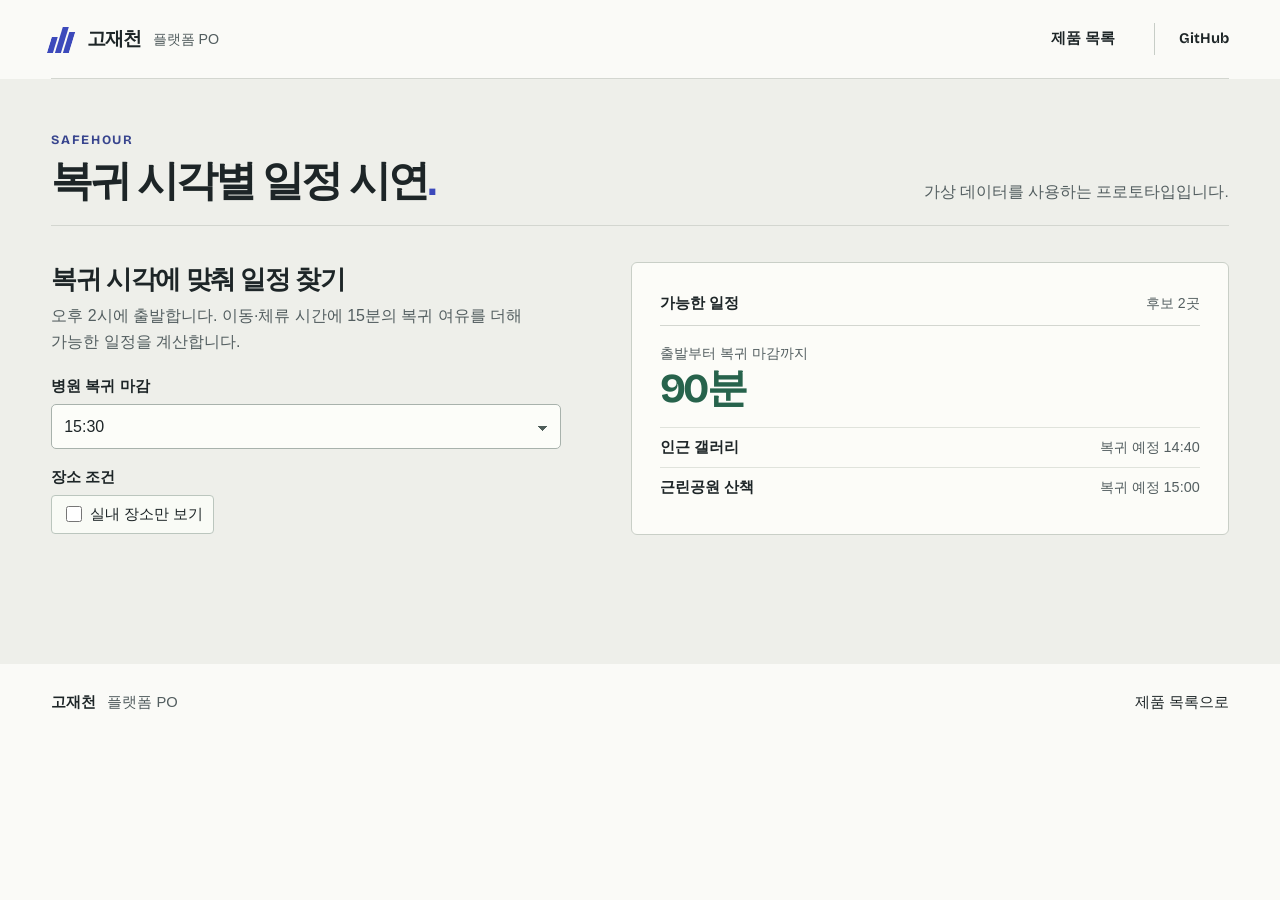
==== docs/demos/safehour.html @ 334db0d6 "GitHub 프로필에 제품 포트폴리오와 개별 시연 링크 추가" ====
<!DOCTYPE html>
<html lang="ko">
  <head>
    <meta charset="utf-8">
    <meta name="viewport" content="width=device-width, initial-scale=1">
    <meta name="description" content="SafeHour의 복귀 시각별 일정 기능을 가상 데이터로 시연합니다.">
    <title>
      SafeHour 시연 · 고재천 프로덕트 포트폴리오
    </title>
    <link rel="stylesheet" href="../assets/style.css">
  </head>
  <body class="demo-page">
    <a class="skip" href="#demo">시연으로 건너뛰기</a>
    <header class="mast wrap">
      <a class="identity" href="../" aria-label="고재천 포트폴리오"><span class="monogram" aria-hidden="true"><i></i><i></i><i></i></span><b>고재천</b><span class="identity-role">플랫폼 PO</span></a>
      <nav aria-label="주 메뉴">
        <a href="../">제품 목록</a><a class="github" href="https://github.com/kojaecheon">GitHub</a>
      </nav>
    </header>
    <main id="demo" class="studio">
      <div class="wrap">
        <header class="studio-heading">
          <div>
            <p class="kicker" lang="en">
              SafeHour
            </p>
            <h1>
              복귀 시각별 일정 시연<span>.</span>
            </h1>
          </div>
          <p>
            가상 데이터를 사용하는 프로토타입입니다.
          </p>
        </header>
        <section class="demo-panel" aria-label="복귀 시각별 일정 조작 및 결과">
          <div class="controls">
            <h2>
              복귀 시각에 맞춰 일정 찾기
            </h2>
            <p>
              오후 2시에 출발합니다. 이동·체류 시간에 15분의 복귀 여유를 더해 가능한 일정을 계산합니다.
            </p><label for="deadline">병원 복귀 마감</label><select id="deadline">
              <option value="870">
                14:30
              </option>
              <option value="900">
                15:00
              </option>
              <option value="930" selected>
                15:30
              </option>
              <option value="960">
                16:00
              </option>
            </select>
            <fieldset>
              <legend>장소 조건</legend>
              <div class="checks">
                <label><input id="indoors" type="checkbox">실내 장소만 보기</label>
              </div>
            </fieldset>
          </div>
          <div class="result safe-result" aria-live="polite" aria-atomic="true">
            <div class="result-head">
              <b>가능한 일정</b><span id="safe-count"></span>
            </div>
            <div class="value">
              <span>출발부터 복귀 마감까지</span><strong id="safe-budget"></strong>
            </div>
            <div id="routes" class="result-list"></div>
          </div>
        </section>
      </div>
    </main>
    <footer class="foot wrap">
      <b>고재천 <span>플랫폼 PO</span></b><a href="../">제품 목록으로</a>
    </footer>
    <script src="../assets/demo-common.js"></script> 
    <script src="../assets/safehour.js"></script>
  </body>
</html>
---- docs/assets/style.css ----
@font-face {
  font-family: Bricolage;
  src: url("bricolage.ttf") format("truetype");
  font-weight: 400 800;
  font-display: swap;
}
:root {
  color-scheme: light;
  --paper: #fafaf7;
  --ink: #1d2527;
  --muted: #535e60;
  --line: #d3d6d0;
  --blue: #3c49bb;
  --display: Bricolage, "Avenir Next", sans-serif;
  --body: "Apple SD Gothic Neo","Malgun Gothic","Noto Sans KR",sans-serif;
}
* { box-sizing: border-box; }
html { scroll-behavior: smooth; scroll-padding-top: 24px; }
body { margin: 0; background: var(--paper); color: var(--ink); font: 1rem/1.6 var(--body); word-break: keep-all; overflow-wrap: break-word; }
button, input, select { font: inherit; color: inherit; }
button, select, input[type=checkbox] { cursor: pointer; }
button, a { -webkit-tap-highlight-color: transparent; }
a { color: inherit; text-underline-offset: .25em; }
button:focus-visible, a:focus-visible, input:focus-visible, select:focus-visible { outline: 3px solid #536bea; outline-offset: 4px; }
[hidden] { display: none !important; }
.wrap { width: min(calc(100% - 8vw), 1320px); margin-inline: auto; }
.skip { position: absolute; z-index: 5; top: 6px; left: 6px; padding: 8px; background: white; transform: translateY(-180%); }
.skip:focus { transform: none; }
.mast, .mast nav, .identity, .foot, .actions, .result-head, .wed-actions, .viewer-head { display: flex; align-items: center; }
.mast { min-height: 79px; justify-content: space-between; gap: 16px; border-bottom: 1px solid var(--line); }
.mast a, .foot a, .actions a { text-decoration: none; }
.mast nav { gap: clamp(18px, 3vw, 45px); }
.mast nav a { font-size: .92rem; font-weight: 650; }
.mast .github { padding: 4px 0 4px 24px; border-left: 1px solid #c7cdc7; font-family: var(--display); }
.identity { gap: 12px; }
.identity b { font-size: 1.19rem; letter-spacing: -.065em; }
.identity-role { font-size: .89rem; color: var(--muted); }
.monogram { display: inline-flex; height: 27px; align-items: flex-end; gap: 2px; margin-right: 2px; transform: skew(-17deg); overflow: hidden; }
.monogram i { background: var(--blue); width: 6px; height: 16px; }
.monogram i:nth-child(2) { height: 26px; }
.monogram i:nth-child(3) { height: 21px; }
.hero { padding: clamp(44px, 5vw, 80px) 0 clamp(32px, 3.6vw, 56px); display: grid; grid-template-columns: 1fr minmax(210px, 28%); align-items: end; gap: 3.2vw; }
h1, h2, p, figure { margin: 0; }
.hero h1 { font: 700 clamp(3.55rem, 6.8vw, 7rem)/.88 var(--display); letter-spacing: -.035em; word-spacing: .045em; }
.hero h1 span, .studio-heading h1 span { color: var(--blue); }
.hero-break { display: none; }
.hero p { font-size: clamp(.98rem, 1.13vw, 1.1rem); line-height: 1.68; letter-spacing: -.025em; }
.products { display: grid; grid-template-columns: repeat(3,minmax(0,1fr)); gap: clamp(15px, 1.8vw, 28px); }
.products article { min-width: 0; display: flex; flex-direction: column; }
.cover { width: 100%; aspect-ratio: 1.24; min-height: 220px; isolation: isolate; position: relative; overflow: hidden; display: block; border: none; border-radius: 3px; padding: 0; text-align: left; }
.cover-category, .wordmark { position: absolute; z-index: 2; left: 6.5%; }
.cover-category { top: 6.5%; font-size: .83rem; letter-spacing: .015em; font-weight: 650; }
.wordmark { top: 15%; font: 740 clamp(2.35rem, 3.7vw, 3.9rem)/.94 var(--display); letter-spacing: -.038em; }
.trip-cover { background: #3548b0; color: #fffdf2; }
.trip-cover::before { content: ""; position: absolute; inset: 40% -12% -30% 3%; background: repeating-linear-gradient(150deg, transparent 0 20px, #909fea3b 20px 21px, transparent 21px 28px); transform: rotate(5deg); }
.ticket-back { position: absolute; top: 43%; left: 19%; width: 78%; height: 76%; background-color: #d6dbfa; transform: rotate(11deg); box-shadow: -1px 0 10px #1b246b30; }
.ticket-back::before { content: ""; position:absolute; inset:9% 8%; background: repeating-linear-gradient(90deg, #404775 0 2px,transparent 2px 5px,#404775 5px 6px,transparent 6px 9px) 100% 0 / 45% 12px no-repeat; }
.shot { position: absolute; display:block; overflow: hidden; transform-origin: center 40%; transition: transform .3s ease-out; }
.shot img { width: 100%; height: auto; display: block; }
.trip-shot { width: 88%; top: 43%; left: 7%; background: #fff; padding: 3% 3% 8%; border-top: 7px solid #fff; box-shadow: 0 12px 22px #17286855; transform: rotate(-6deg); }
.safe-cover { color: #183f37; background: #c1dbc4; }
.safe-cover::before { content:""; position:absolute; inset:26% -15% -70% -28%; background: repeating-radial-gradient(ellipse at 55% 78%, transparent 0 16px, #70977955 17px 18px, transparent 19px 32px); transform: rotate(-27deg); }
.safe-orbit { position:absolute; width: 45%; height: 48%; right:-17%; top:18%; border: 1px solid #789f80; border-radius: 50%; }
.safe-shot { top: 41%; width: 60%; left: 26%; border: 5px solid #203d38; border-radius: 17px; background: #f7faf6; box-shadow: -10px 12px 18px #33584940; transform: rotate(7deg); }
.wed-cover { color: #502e38; background: #efc1ad; }
.wed-grid { position:absolute; bottom:-31%; right:-14%; width:105%; height:100%; background-image:linear-gradient(#aa756344 1px,transparent 1px),linear-gradient(90deg,#aa756344 1px,transparent 1px); background-size: 21px 21px; transform: rotate(-10deg); }
.wed-shot { width: 110%; top: 42%; left: 9%; border: 5px solid #faf5ee; border-top: 10px solid #faf5ee; border-radius: 5px; box-shadow: -5px 10px 18px #73473550; transform: rotate(-5deg); }
.zoom-icon { position:absolute; bottom: 4.8%; right:4.8%; z-index:3; width:32px; height:32px; border:1px solid #47504b3b; border-radius:50%; background:#fffdf4; color:#202928; text-align:center; font: 400 1.45rem/29px var(--body); box-shadow:0 1px 6px #24333312; }
@media (hover: hover) {
 .cover:hover .shot { transform: translateY(-4px) rotate(0); }
 .mast nav a:hover, .foot a:hover, .actions a:hover { color: var(--blue); }
}
.summary { padding: clamp(16px,2vw,26px) 0 0; display:flex; flex-direction:column; flex:1; align-items:flex-start; }
.summary h2 { line-height:1.3; font-size:clamp(1.21rem,1.65vw,1.58rem); letter-spacing:-.052em; }
.summary p { margin: 9px 0 17px; color:var(--muted); line-height:1.73; font-size:1rem; letter-spacing:-.025em; }
.actions { gap: 18px; margin-top:auto; }
.actions a { font-size:.9rem; border-bottom:1px solid #9aaba7; font-weight:600; }
.actions .try { display:inline-block; padding:6px 13px; border:1px solid #7b8883; border-radius:30px; font-weight:700; }
.studio { margin-top:0; border-top:1px solid var(--line); background:#eeefea; padding: clamp(35px,4.7vw,70px) 0 clamp(44px,5vw,76px); }
.studio-heading { display:flex; justify-content:space-between; align-items:end; flex-wrap:wrap; gap: 10px 26px; }
.kicker { font:700 .8rem/1.5 var(--display); letter-spacing:.13em; color:#38458e; margin:0 0 8px; }
.studio-heading h1 { margin:0; letter-spacing:-.075em; font-size:clamp(2rem,3.3vw,3.3rem); line-height:1.12; }
.studio-heading>p { font-size:.97rem; color:var(--muted); }
.demo-panel { display:grid; grid-template-columns: minmax(0, .92fr) minmax(0, 1.08fr); gap:clamp(30px,5.5vw,90px); padding:36px 0 0; align-items:start; }
.controls h2 { font-size:clamp(1.35rem,2vw,1.75rem); letter-spacing:-.055em; line-height:1.35; }
.controls>p { margin:7px 0 20px; color:var(--muted); max-width:34em; }
.controls label:not(.checks label), legend { font-weight:700; font-size:.95rem; display:block; margin-bottom:5px; }
.controls select, .amount-wrap { width:100%; border:1px solid #a8b2ac; border-radius:5px; background-color:#fcfdf9; }
.controls select { padding:9px 40px 9px 12px; appearance:none; background-image:linear-gradient(45deg,transparent 50%,#4e5d59 50%),linear-gradient(135deg,#4e5d59 50%,transparent 50%);background-position:calc(100% - 18px) 54%,calc(100% - 13px) 54%; background-size:5px 5px;background-repeat:no-repeat; }
.controls select + label { margin-top:12px; }
.amount-wrap { display:flex; align-items:center; padding: 5px 13px; }
.amount-wrap input { min-width:0; width:100%; border:0; background:transparent; outline-offset:0; padding:3px; font-variant-numeric:tabular-nums; }
fieldset { border:0; padding:0; margin:16px 0 0; }
legend { padding:0; }
.checks { display:flex; align-items:center; flex-wrap:wrap; gap:8px; }
.checks label, .fixed { display:inline-flex; align-items:center; gap:5px; padding:7px 10px; border:1px solid #bbc6be; border-radius:4px; background:#f9fbf6; font-size:.92rem; }
.checks label { cursor:pointer; }
.fixed { background:#e1e6de; }
.checks input { accent-color:var(--blue); width:1rem; height:1rem; }
.result { --accent:#34469b; border:1px solid #c9cfc7; background:#fcfcf8; border-radius:6px; padding:clamp(18px,2.2vw,32px); }
.safe-result { --accent:#27634c; }
.wed-result { --accent:#954c4f; }
.result-head { justify-content:space-between; padding-bottom:10px; border-bottom:1px solid var(--line); gap:8px; font-size:.95rem; }
.result-head>span, .value>span, small { color:var(--muted); font-size:.88rem; }
.value { margin:16px 0 15px; }
.value>span, .value>strong { display:block; }
.value>strong { font-size:clamp(2rem,3.2vw,3.15rem); line-height:1.16; letter-spacing:-.065em; color:var(--accent); font-family:var(--display),var(--body); }
.result-list>div { padding:7px 0; border-top:1px solid #e0e3dc; display:flex; justify-content:space-between; align-items:baseline; gap:12px; }
.result-list b { font-size:.96rem; }
.result-list span { color:var(--muted); font-size:.9rem; text-align:right; }
.result-list .empty { font-size:.96rem; color:var(--muted); }
.result small:not(:empty), .error:not([hidden]) { display:block; margin-top:8px; }
.error { color:#912e25; }
.wed-actions { gap:16px; margin:16px 0 0; }
.primary { background:var(--ink); color:#fafbf7; padding:7px 17px; border:1px solid var(--ink); border-radius:4px; }
.primary:disabled { opacity:.55; cursor:default; }
.reset { border:0; border-bottom:1px solid #5c6a62; background:transparent; padding:2px 0; }
.foot { min-height:78px; justify-content:space-between; gap:16px; font-size:.92rem; }
.foot b span { margin-left:7px; font-weight:400; color:var(--muted); }
dialog { padding:0; border:1px solid #acb5ad; border-radius:8px; color:var(--ink); background:var(--paper); width:fit-content; max-width:min(92vw,1120px); max-height:92vh; overflow:auto; }
dialog::backdrop { background:#162023bd; }
.viewer-head { justify-content:space-between; gap:22px; padding:10px 16px; }
.viewer-head h2 { font-size:1.05rem; }
.viewer-head button { border:1px solid #9ba79d; border-radius:4px; background:transparent; padding:3px 12px; }
dialog img { display:block; max-width:100%; width:auto; max-height:77vh; object-fit:contain; margin:auto; }
@media(max-width:950px) and (min-width:721px) {
 .hero { grid-template-columns: 1fr 32%; }
 .hero h1 { font-size:6.8vw; }
 .cover { min-height:200px; }
 .summary p { font-size:1rem; }
 .actions { gap:9px; }
}
@media(max-width:720px) {
 .wrap { width: min(calc(100% - 38px), 520px); }
 .mast { min-height:64px; gap:8px; }
 .mast nav { gap:14px; }
 .mast nav a { font-size:.85rem; }
 .mast .github { display:none; }
 .identity { gap:7px; }
 .identity-role { display:none; }
 .hero { display:block; padding:38px 0 26px; }
 .hero h1 { font-size:clamp(2.8rem,9.5vw,3.9rem); }
 .hero p { margin-top:18px; max-width:32em; }
 .products { grid-template-columns:1fr; gap:29px; }
 .cover { aspect-ratio:1.65; min-height:0; }
 .wordmark { font-size:clamp(2.7rem,8.9vw,3.6rem); top:18%; }
 .trip-shot { width:70%; top:46%; left:20%; }
 .safe-shot { width:45%; top:39%; left:43%; }
 .wed-shot { width:86%; top:43%; left:17%; }
 .summary { padding-top:14px; }
 .summary p { margin:6px 0 12px; }

 .demo-panel { grid-template-columns:1fr; gap:20px; padding-top:22px; }
 .foot { min-height:60px; }
}
@media(max-width:355px) {
 .wrap { width:calc(100% - 26px); }
 .mast nav { gap:8px; }
}
@media(prefers-reduced-motion:reduce) {
 html { scroll-behavior:auto; }
 *, *::before, *::after { transition:none !important; }
}
.landing .foot { margin-top:clamp(36px,5vw,70px); border-top:1px solid var(--line); }
.demo-page .studio { min-height:65vh; border-top:0; padding-top:clamp(30px,4vw,60px); }
.demo-page .demo-panel { margin-top:20px; border-top:1px solid var(--line); }
.demo-page .kicker { text-transform:uppercase; }
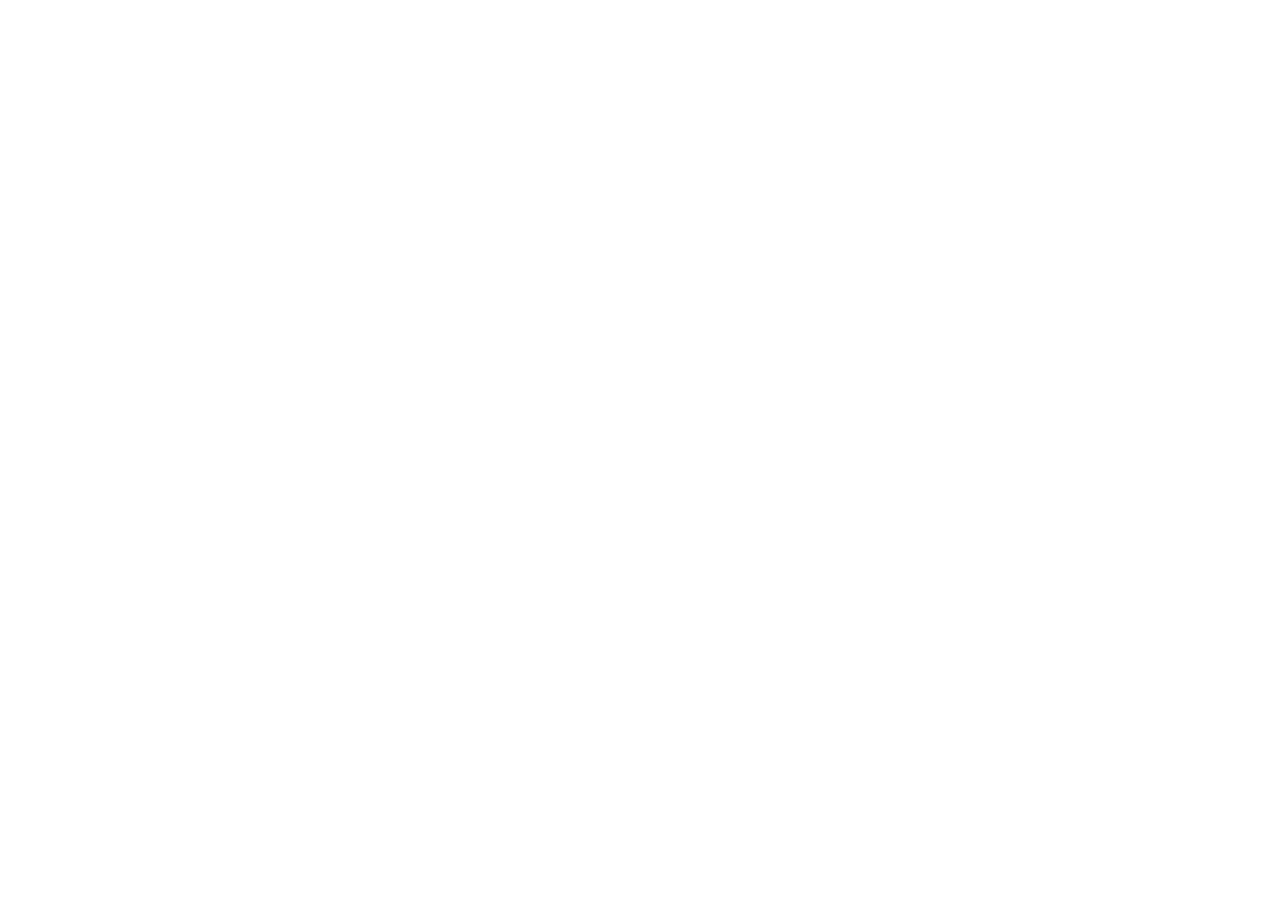
==== commit 90bd8f12: "포트폴리오 버튼을 각 제품의 실제 서비스로 연결" ====
--- a/docs/demos/safehour.html
+++ b/docs/demos/safehour.html
@@ -1,81 +1,13 @@
-<!DOCTYPE html>
+<!doctype html>
 <html lang="ko">
   <head>
     <meta charset="utf-8">
     <meta name="viewport" content="width=device-width, initial-scale=1">
-    <meta name="description" content="SafeHour의 복귀 시각별 일정 기능을 가상 데이터로 시연합니다.">
-    <title>
-      SafeHour 시연 · 고재천 프로덕트 포트폴리오
-    </title>
-    <link rel="stylesheet" href="../assets/style.css">
+    <meta http-equiv="refresh" content="0; url=https://safehour.vercel.app/">
+    <link rel="canonical" href="https://safehour.vercel.app/">
+    <title>SafeHour · 체류 일정 서비스 열기</title>
   </head>
-  <body class="demo-page">
-    <a class="skip" href="#demo">시연으로 건너뛰기</a>
-    <header class="mast wrap">
-      <a class="identity" href="../" aria-label="고재천 포트폴리오"><span class="monogram" aria-hidden="true"><i></i><i></i><i></i></span><b>고재천</b><span class="identity-role">플랫폼 PO</span></a>
-      <nav aria-label="주 메뉴">
-        <a href="../">제품 목록</a><a class="github" href="https://github.com/kojaecheon">GitHub</a>
-      </nav>
-    </header>
-    <main id="demo" class="studio">
-      <div class="wrap">
-        <header class="studio-heading">
-          <div>
-            <p class="kicker" lang="en">
-              SafeHour
-            </p>
-            <h1>
-              복귀 시각별 일정 시연<span>.</span>
-            </h1>
-          </div>
-          <p>
-            가상 데이터를 사용하는 프로토타입입니다.
-          </p>
-        </header>
-        <section class="demo-panel" aria-label="복귀 시각별 일정 조작 및 결과">
-          <div class="controls">
-            <h2>
-              복귀 시각에 맞춰 일정 찾기
-            </h2>
-            <p>
-              오후 2시에 출발합니다. 이동·체류 시간에 15분의 복귀 여유를 더해 가능한 일정을 계산합니다.
-            </p><label for="deadline">병원 복귀 마감</label><select id="deadline">
-              <option value="870">
-                14:30
-              </option>
-              <option value="900">
-                15:00
-              </option>
-              <option value="930" selected>
-                15:30
-              </option>
-              <option value="960">
-                16:00
-              </option>
-            </select>
-            <fieldset>
-              <legend>장소 조건</legend>
-              <div class="checks">
-                <label><input id="indoors" type="checkbox">실내 장소만 보기</label>
-              </div>
-            </fieldset>
-          </div>
-          <div class="result safe-result" aria-live="polite" aria-atomic="true">
-            <div class="result-head">
-              <b>가능한 일정</b><span id="safe-count"></span>
-            </div>
-            <div class="value">
-              <span>출발부터 복귀 마감까지</span><strong id="safe-budget"></strong>
-            </div>
-            <div id="routes" class="result-list"></div>
-          </div>
-        </section>
-      </div>
-    </main>
-    <footer class="foot wrap">
-      <b>고재천 <span>플랫폼 PO</span></b><a href="../">제품 목록으로</a>
-    </footer>
-    <script src="../assets/demo-common.js"></script> 
-    <script src="../assets/safehour.js"></script>
+  <body>
+    <p><a href="https://safehour.vercel.app/">SafeHour 체류 일정 서비스 열기</a></p>
   </body>
 </html>
